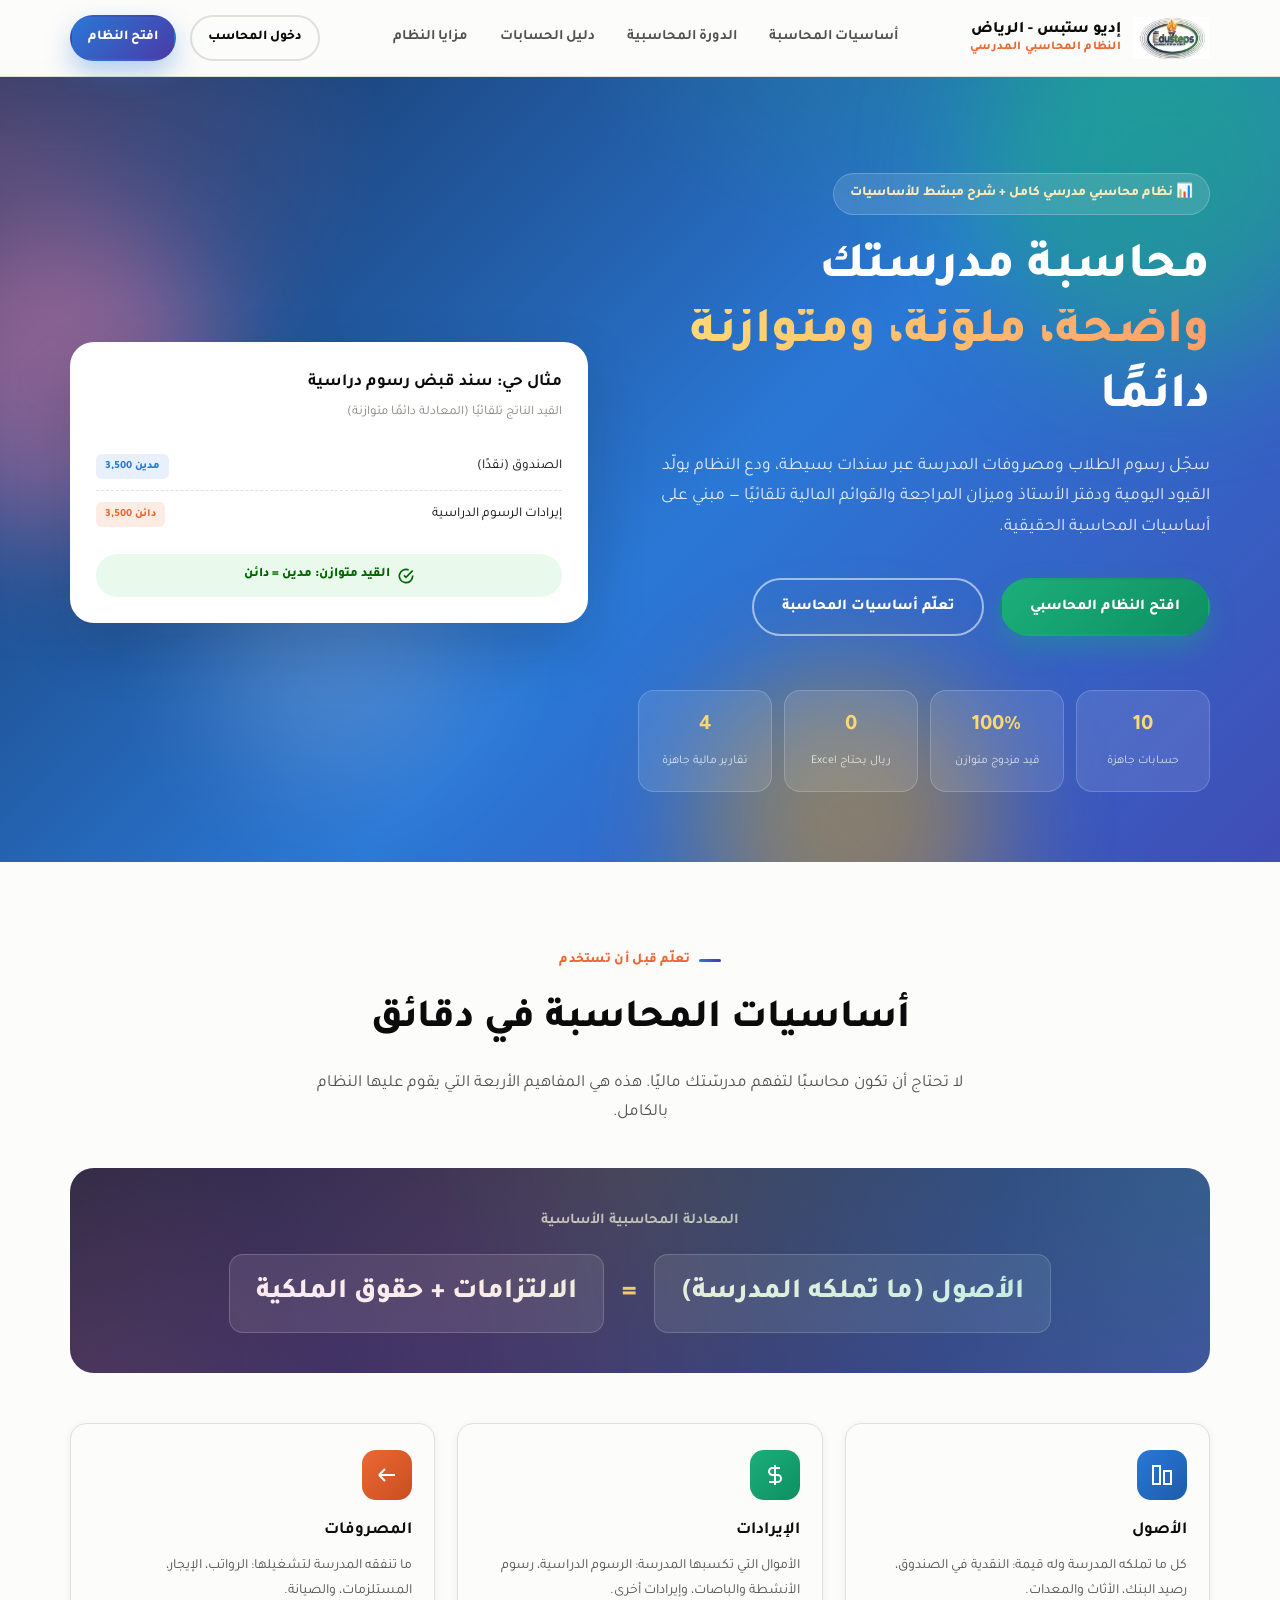
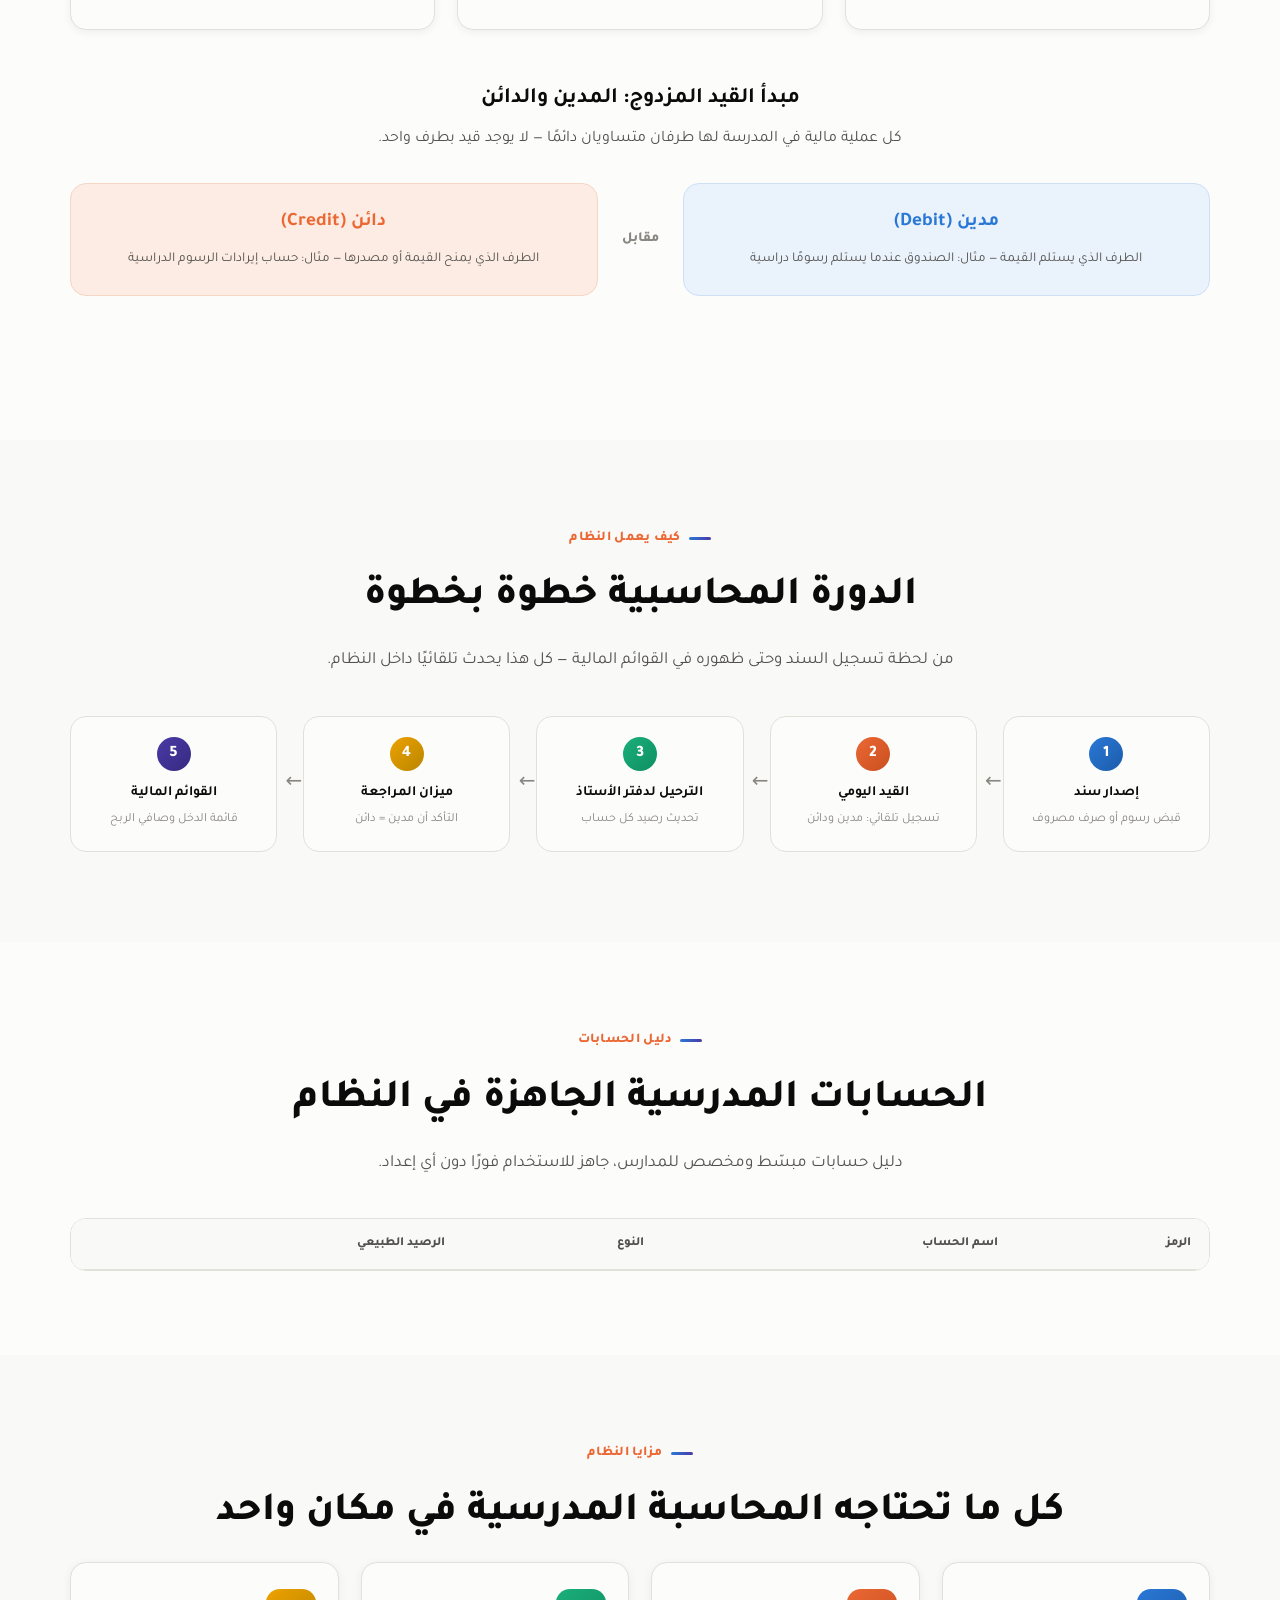
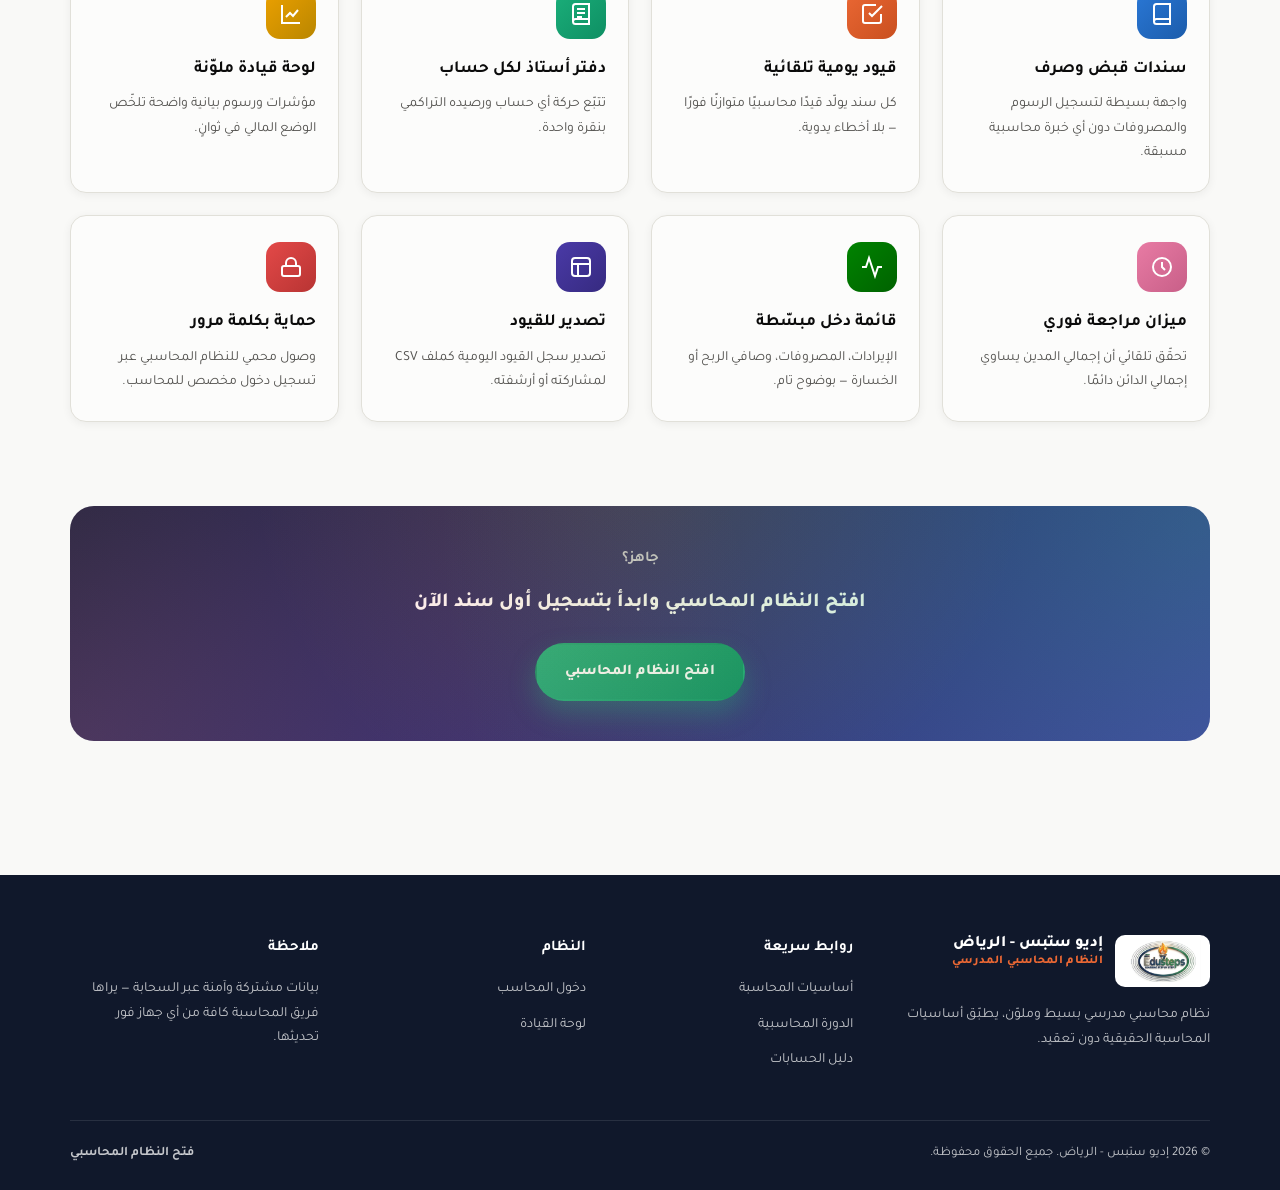
==== index.html @ 9cf85de6 "Add files via upload" ====
<!DOCTYPE html>
<html lang="ar" dir="rtl">
<head>
<meta charset="UTF-8" />
<meta name="viewport" content="width=device-width, initial-scale=1.0" />
<title>النظام المحاسبي المدرسي | إديو ستبس - الرياض</title>
<meta name="description" content="نظام محاسبي مدرسي متكامل: سندات قبض وصرف، قيود يومية تلقائية، دفتر أستاذ، ميزان مراجعة، وقوائم مالية — مع شرح مبسّط لأساسيات المحاسبة." />
<link rel="icon" type="image/png" href="img/favicon.png" />
<link rel="preconnect" href="https://fonts.googleapis.com">
<link href="https://fonts.googleapis.com/css2?family=Tajawal:wght@400;500;700;800;900&display=swap" rel="stylesheet">
<link rel="stylesheet" href="css/styles.css" />
</head>
<body>
<a href="#main" class="skip-link">تخطي إلى المحتوى</a>

<!-- ===================== الهيدر ===================== -->
<header class="site-header">
  <div class="container header-row">
    <a href="#top" class="brand" aria-label="الصفحة الرئيسية">
      <img class="brand-logo" src="img/logo.jpg" alt="Edusteps — إديو ستبس الرياض" />
      <span class="brand-text">
        <span class="brand-name">إديو ستبس - الرياض</span>
        <span class="brand-sub">النظام المحاسبي المدرسي</span>
      </span>
    </a>

    <nav class="nav-desktop">
      <a href="#basics">أساسيات المحاسبة</a>
      <a href="#cycle">الدورة المحاسبية</a>
      <a href="#accounts">دليل الحسابات</a>
      <a href="#features">مزايا النظام</a>
    </nav>

    <div class="header-actions">
      <a href="app/" class="btn btn-ghost btn-sm">دخول المحاسب</a>
      <a href="app/" class="btn btn-primary btn-sm">افتح النظام</a>
      <button class="nav-toggle" id="navToggle" aria-label="القائمة">
        <svg viewBox="0 0 24 24" fill="none" stroke="currentColor" stroke-width="2"><line x1="3" y1="6" x2="21" y2="6"/><line x1="3" y1="12" x2="21" y2="12"/><line x1="3" y1="18" x2="21" y2="18"/></svg>
      </button>
    </div>
  </div>
  <div class="container">
    <nav class="nav-mobile" id="navMobile">
      <a href="#basics">أساسيات المحاسبة</a>
      <a href="#cycle">الدورة المحاسبية</a>
      <a href="#accounts">دليل الحسابات</a>
      <a href="#features">مزايا النظام</a>
      <a href="app/">دخول المحاسب / فتح النظام</a>
    </nav>
  </div>
</header>

<main id="main">

<!-- ===================== الهيرو ===================== -->
<section class="hero" id="top">
  <div class="bg-aurora" aria-hidden="true"><span></span><span></span><span></span><span></span></div>
  <div class="container hero-grid">
    <div>
      <span class="hero-badge">📊 نظام محاسبي مدرسي كامل + شرح مبسّط للأساسيات</span>
      <h1>محاسبة مدرستك<br/><span>واضحة، ملوّنة، ومتوازنة</span> دائمًا</h1>
      <p>سجّل رسوم الطلاب ومصروفات المدرسة عبر سندات بسيطة، ودع النظام يولّد القيود اليومية ودفتر الأستاذ وميزان المراجعة والقوائم المالية تلقائيًا — مبني على أساسيات المحاسبة الحقيقية.</p>
      <div class="hero-actions">
        <a href="app/" class="btn btn-accent">افتح النظام المحاسبي</a>
        <a href="#basics" class="btn btn-outline">تعلّم أساسيات المحاسبة</a>
      </div>

      <div class="hero-stats">
        <div class="hero-stat"><b>10</b><span>حسابات جاهزة</span></div>
        <div class="hero-stat"><b>100%</b><span>قيد مزدوج متوازن</span></div>
        <div class="hero-stat"><b>0</b><span>ريال يحتاج Excel</span></div>
        <div class="hero-stat"><b>4</b><span>تقارير مالية جاهزة</span></div>
      </div>
    </div>

    <div class="hero-card">
      <h3>مثال حي: سند قبض رسوم دراسية</h3>
      <p class="muted">القيد الناتج تلقائيًا (المعادلة دائمًا متوازنة)</p>
      <div class="entry-row"><span>الصندوق (نقدًا)</span><span class="entry-side debit">مدين 3,500</span></div>
      <div class="entry-row"><span>إيرادات الرسوم الدراسية</span><span class="entry-side credit">دائن 3,500</span></div>
      <div class="balanced-badge">
        <svg viewBox="0 0 24 24" fill="none" stroke="currentColor" stroke-width="2.5"><path d="M22 11.08V12a10 10 0 1 1-5.93-9.14"/><path d="M22 4L12 14.01l-3-3"/></svg>
        القيد متوازن: مدين = دائن
      </div>
    </div>
  </div>
</section>

<!-- ===================== أساسيات المحاسبة ===================== -->
<section class="section section--alt" id="basics">
  <div class="container">
    <div class="section-head center">
      <div class="eyebrow">تعلّم قبل أن تستخدم</div>
      <h2 class="section-title">أساسيات المحاسبة في دقائق</h2>
      <p class="section-desc center-desc">لا تحتاج أن تكون محاسبًا لتفهم مدرسّتك ماليًا. هذه هي المفاهيم الأربعة التي يقوم عليها النظام بالكامل.</p>
    </div>

    <!-- المعادلة المحاسبية -->
    <div class="equation-box reveal">
      <h3>المعادلة المحاسبية الأساسية</h3>
      <div class="equation-formula">
        <span class="equation-part">الأصول (ما تملكه المدرسة)</span>
        <span class="equation-op">=</span>
        <span class="equation-part">الالتزامات + حقوق الملكية</span>
      </div>
    </div>

    <div class="grid grid-3" style="margin-bottom:50px;">
      <div class="card reveal">
        <div class="card-icon tint-1"><svg viewBox="0 0 24 24" fill="none" stroke="currentColor" stroke-width="2"><rect x="3" y="3" width="7" height="18"/><rect x="14" y="8" width="7" height="13"/></svg></div>
        <h3>الأصول</h3>
        <p>كل ما تملكه المدرسة وله قيمة: النقدية في الصندوق، رصيد البنك، الأثاث والمعدات.</p>
      </div>
      <div class="card reveal">
        <div class="card-icon tint-3"><svg viewBox="0 0 24 24" fill="none" stroke="currentColor" stroke-width="2"><path d="M12 2v20M17 5H9.5a3.5 3.5 0 0 0 0 7h5a3.5 3.5 0 0 1 0 7H6"/></svg></div>
        <h3>الإيرادات</h3>
        <p>الأموال التي تكسبها المدرسة: الرسوم الدراسية، رسوم الأنشطة والباصات، وإيرادات أخرى.</p>
      </div>
      <div class="card reveal">
        <div class="card-icon tint-2"><svg viewBox="0 0 24 24" fill="none" stroke="currentColor" stroke-width="2"><path d="M20 12H4M4 12l6-6M4 12l6 6"/></svg></div>
        <h3>المصروفات</h3>
        <p>ما تنفقه المدرسة لتشغيلها: الرواتب، الإيجار، المستلزمات، والصيانة.</p>
      </div>
    </div>

    <!-- المدين والدائن -->
    <div class="reveal" style="text-align:center;margin-bottom:16px;">
      <h3 style="font-size:22px;color:var(--ink);margin:0 0 6px;">مبدأ القيد المزدوج: المدين والدائن</h3>
      <p style="color:var(--ink-secondary);max-width:640px;margin:0 auto;">كل عملية مالية في المدرسة لها طرفان متساويان دائمًا — لا يوجد قيد بطرف واحد.</p>
    </div>
    <div class="debit-credit-demo reveal" style="margin-bottom:60px;">
      <div class="dc-col debit">
        <b>مدين (Debit)</b>
        <span>الطرف الذي يستلم القيمة — مثال: الصندوق عندما يستلم رسومًا دراسية</span>
      </div>
      <div class="dc-vs">مقابل</div>
      <div class="dc-col credit">
        <b>دائن (Credit)</b>
        <span>الطرف الذي يمنح القيمة أو مصدرها — مثال: حساب إيرادات الرسوم الدراسية</span>
      </div>
    </div>
  </div>
</section>

<!-- ===================== الدورة المحاسبية ===================== -->
<section class="section" id="cycle">
  <div class="container">
    <div class="section-head center">
      <div class="eyebrow">كيف يعمل النظام</div>
      <h2 class="section-title">الدورة المحاسبية خطوة بخطوة</h2>
      <p class="section-desc center-desc">من لحظة تسجيل السند وحتى ظهوره في القوائم المالية — كل هذا يحدث تلقائيًا داخل النظام.</p>
    </div>
    <div class="cycle-row reveal">
      <div class="cycle-step">
        <div class="cycle-num tint-1">1</div>
        <h4>إصدار سند</h4>
        <p>قبض رسوم أو صرف مصروف</p>
      </div>
      <div class="cycle-step">
        <div class="cycle-num tint-2">2</div>
        <h4>القيد اليومي</h4>
        <p>تسجيل تلقائي: مدين ودائن</p>
      </div>
      <div class="cycle-step">
        <div class="cycle-num tint-3">3</div>
        <h4>الترحيل لدفتر الأستاذ</h4>
        <p>تحديث رصيد كل حساب</p>
      </div>
      <div class="cycle-step">
        <div class="cycle-num tint-4">4</div>
        <h4>ميزان المراجعة</h4>
        <p>التأكد أن مدين = دائن</p>
      </div>
      <div class="cycle-step">
        <div class="cycle-num tint-7">5</div>
        <h4>القوائم المالية</h4>
        <p>قائمة الدخل وصافي الربح</p>
      </div>
    </div>
  </div>
</section>

<!-- ===================== دليل الحسابات ===================== -->
<section class="section section--alt" id="accounts">
  <div class="container">
    <div class="section-head center">
      <div class="eyebrow">دليل الحسابات</div>
      <h2 class="section-title">الحسابات المدرسية الجاهزة في النظام</h2>
      <p class="section-desc center-desc">دليل حسابات مبسّط ومخصص للمدارس، جاهز للاستخدام فورًا دون أي إعداد.</p>
    </div>
    <div class="coa-table-wrap reveal">
      <table class="coa-table" id="coaTable">
        <thead>
          <tr><th>الرمز</th><th>اسم الحساب</th><th>النوع</th><th>الرصيد الطبيعي</th></tr>
        </thead>
        <tbody></tbody>
      </table>
    </div>
  </div>
</section>

<!-- ===================== مزايا النظام ===================== -->
<section class="section" id="features">
  <div class="container">
    <div class="section-head center">
      <div class="eyebrow">مزايا النظام</div>
      <h2 class="section-title">كل ما تحتاجه المحاسبة المدرسية في مكان واحد</h2>
    </div>
    <div class="grid grid-4">
      <div class="card reveal">
        <div class="card-icon tint-1"><svg viewBox="0 0 24 24" fill="none" stroke="currentColor" stroke-width="2"><path d="M4 19.5A2.5 2.5 0 0 1 6.5 17H20"/><path d="M6.5 2H20v20H6.5A2.5 2.5 0 0 1 4 19.5v-15A2.5 2.5 0 0 1 6.5 2z"/></svg></div>
        <h3>سندات قبض وصرف</h3>
        <p>واجهة بسيطة لتسجيل الرسوم والمصروفات دون أي خبرة محاسبية مسبقة.</p>
      </div>
      <div class="card reveal">
        <div class="card-icon tint-2"><svg viewBox="0 0 24 24" fill="none" stroke="currentColor" stroke-width="2"><path d="M9 11l3 3L22 4"/><path d="M21 12v7a2 2 0 0 1-2 2H5a2 2 0 0 1-2-2V5a2 2 0 0 1 2-2h11"/></svg></div>
        <h3>قيود يومية تلقائية</h3>
        <p>كل سند يولّد قيدًا محاسبيًا متوازنًا فورًا — بلا أخطاء يدوية.</p>
      </div>
      <div class="card reveal">
        <div class="card-icon tint-3"><svg viewBox="0 0 24 24" fill="none" stroke="currentColor" stroke-width="2"><path d="M4 19.5A2.5 2.5 0 0 1 6.5 17H20"/><path d="M6.5 2H20v20H6.5A2.5 2.5 0 0 1 4 19.5v-15A2.5 2.5 0 0 1 6.5 2z"/><path d="M8 7h8M8 11h8M8 15h5"/></svg></div>
        <h3>دفتر أستاذ لكل حساب</h3>
        <p>تتبّع حركة أي حساب ورصيده التراكمي بنقرة واحدة.</p>
      </div>
      <div class="card reveal">
        <div class="card-icon tint-4"><svg viewBox="0 0 24 24" fill="none" stroke="currentColor" stroke-width="2"><path d="M3 3v18h18"/><path d="M7 15l4-4 3 3 5-6"/></svg></div>
        <h3>لوحة قيادة ملوّنة</h3>
        <p>مؤشرات ورسوم بيانية واضحة تلخّص الوضع المالي في ثوانٍ.</p>
      </div>
      <div class="card reveal">
        <div class="card-icon tint-5"><svg viewBox="0 0 24 24" fill="none" stroke="currentColor" stroke-width="2"><circle cx="12" cy="12" r="9"/><path d="M12 7v5l3 3"/></svg></div>
        <h3>ميزان مراجعة فوري</h3>
        <p>تحقّق تلقائي أن إجمالي المدين يساوي إجمالي الدائن دائمًا.</p>
      </div>
      <div class="card reveal">
        <div class="card-icon tint-6"><svg viewBox="0 0 24 24" fill="none" stroke="currentColor" stroke-width="2"><path d="M22 12h-4l-3 9L9 3l-3 9H2"/></svg></div>
        <h3>قائمة دخل مبسّطة</h3>
        <p>الإيرادات، المصروفات، وصافي الربح أو الخسارة — بوضوح تام.</p>
      </div>
      <div class="card reveal">
        <div class="card-icon tint-7"><svg viewBox="0 0 24 24" fill="none" stroke="currentColor" stroke-width="2"><rect x="3" y="3" width="18" height="18" rx="3"/><path d="M3 9h18M9 21V9"/></svg></div>
        <h3>تصدير للقيود</h3>
        <p>تصدير سجل القيود اليومية كملف CSV لمشاركته أو أرشفته.</p>
      </div>
      <div class="card reveal">
        <div class="card-icon tint-8"><svg viewBox="0 0 24 24" fill="none" stroke="currentColor" stroke-width="2"><rect x="3" y="11" width="18" height="10" rx="2"/><path d="M7 11V8a5 5 0 0 1 10 0v3"/></svg></div>
        <h3>حماية بكلمة مرور</h3>
        <p>وصول محمي للنظام المحاسبي عبر تسجيل دخول مخصص للمحاسب.</p>
      </div>
    </div>
  </div>
</section>

<!-- ===================== دعوة ختامية ===================== -->
<section class="section" style="padding-top:0;">
  <div class="container">
    <div class="equation-box reveal" style="text-align:center;">
      <h3 style="margin-bottom:14px;">جاهز؟</h3>
      <p style="color:#fff;font-size:20px;font-weight:800;margin:0 0 22px;">افتح النظام المحاسبي وابدأ بتسجيل أول سند الآن</p>
      <a href="app/" class="btn btn-accent">افتح النظام المحاسبي</a>
    </div>
  </div>
</section>

</main>

<!-- ===================== الفوتر ===================== -->
<footer class="site-footer">
  <div class="container">
    <div class="footer-grid">
      <div class="footer-col">
        <div class="footer-brand">
          <span class="brand-logo-chip"><img class="brand-logo" src="img/logo.jpg" alt="Edusteps" /></span>
          <span class="brand-text"><span class="brand-name" style="color:#fff">إديو ستبس - الرياض</span><span class="brand-sub">النظام المحاسبي المدرسي</span></span>
        </div>
        <p style="font-size:14px;max-width:320px;">نظام محاسبي مدرسي بسيط وملوّن، يطبّق أساسيات المحاسبة الحقيقية دون تعقيد.</p>
      </div>
      <div class="footer-col">
        <h5>روابط سريعة</h5>
        <ul>
          <li><a href="#basics">أساسيات المحاسبة</a></li>
          <li><a href="#cycle">الدورة المحاسبية</a></li>
          <li><a href="#accounts">دليل الحسابات</a></li>
        </ul>
      </div>
      <div class="footer-col">
        <h5>النظام</h5>
        <ul>
          <li><a href="app/">دخول المحاسب</a></li>
          <li><a href="app/">لوحة القيادة</a></li>
        </ul>
      </div>
      <div class="footer-col">
        <h5>ملاحظة</h5>
        <ul>
          <li>بيانات مشتركة وآمنة عبر السحابة — يراها فريق المحاسبة كافة من أي جهاز فور تحديثها.</li>
        </ul>
      </div>
    </div>
    <div class="footer-bottom">
      <span>© <span id="year"></span> إديو ستبس - الرياض. جميع الحقوق محفوظة.</span>
      <a href="app/">فتح النظام المحاسبي</a>
    </div>
  </div>
</footer>

<script src="js/store.js"></script>
<script src="js/main.js"></script>
</body>
</html>
---- css/styles.css ----
/* ===================== نظام الألوان (مبني على لوحة dataviz الفئوية المعتمدة) ===================== */
:root {
  /* أسطح ومحايدات (من references/palette.md) */
  --surface-1: #fcfcfb;
  --page: #f9f9f7;
  --ink: #0b0b0b;
  --ink-secondary: #52514e;
  --text-muted: #898781;
  --gridline: #e1e0d9;
  --text-baseline: #c3c2b7;
  --border-hair: rgba(11, 11, 11, 0.10);

  /* اللوحة الفئوية الثابتة الترتيب (8 ألوان) */
  --series-1: #2a78d6; /* أزرق */
  --series-2: #eb6834; /* برتقالي */
  --series-3: #1baf7a; /* فيروزي */
  --series-4: #eda100; /* أصفر */
  --series-5: #e87ba4; /* ماجنتا */
  --series-6: #008300; /* أخضر */
  --series-7: #4a3aa7; /* بنفسجي */
  --series-8: #e34948; /* أحمر */

  /* حالة (ثابتة، لا تُستخدم كألوان فئوية) */
  --status-good: #0ca30c;
  --status-warning: #fab219;
  --status-serious: #ec835a;
  --status-critical: #d03b3b;
  --status-good-text: #006300;

  --radius-sm: 10px;
  --radius-md: 16px;
  --radius-lg: 24px;
  --shadow-sm: 0 2px 10px rgba(20, 20, 20, 0.06);
  --shadow-md: 0 12px 32px rgba(20, 20, 20, 0.10);
  --shadow-lg: 0 24px 60px rgba(20, 20, 20, 0.16);
  --container: 1180px;

  /* تدرّج الهوية اللونية — يُستخدم في الشرائط واللمسات الملوّنة عبر الموقع بالكامل */
  --brand-gradient: linear-gradient(90deg, var(--series-1), var(--series-7) 45%, var(--series-3) 75%, var(--series-4));
}

* { box-sizing: border-box; }
html { scroll-behavior: smooth; }

body {
  margin: 0;
  font-family: 'Tajawal', system-ui, -apple-system, 'Segoe UI', sans-serif;
  background: var(--page);
  color: var(--ink);
  line-height: 1.75;
  direction: rtl;
}

img, svg { max-width: 100%; display: block; }
a { color: inherit; text-decoration: none; }
ul { margin: 0; padding: 0; list-style: none; }
button { font-family: inherit; cursor: pointer; }

.container { width: 100%; max-width: var(--container); margin: 0 auto; padding: 0 20px; }
.section { padding: 84px 0; }
.section--alt { background: var(--surface-1); }
.section-head { margin-bottom: 8px; }
.section-head.center { text-align: center; margin-inline: auto; }

.eyebrow {
  display: inline-flex; align-items: center; gap: 8px;
  color: var(--series-2); font-weight: 800; font-size: 13.5px; letter-spacing: .3px;
  margin-bottom: 12px; text-transform: uppercase;
}
.eyebrow::before { content: ""; width: 22px; height: 3px; border-radius: 2px; background: linear-gradient(90deg, var(--series-1), var(--series-7)); display: inline-block; }

.section-title { font-size: clamp(26px, 3.4vw, 40px); font-weight: 800; color: var(--ink); margin: 0 0 14px; }
.section-desc { color: var(--ink-secondary); font-size: 17px; max-width: 680px; margin: 0 0 40px; }
.section-desc.center-desc { margin-inline: auto; }

/* ===================== الأزرار ===================== */
.btn {
  display: inline-flex; align-items: center; justify-content: center; gap: 8px;
  padding: 14px 28px; border-radius: 999px; font-weight: 800; font-size: 15px;
  border: 2px solid transparent; transition: transform .15s ease, box-shadow .15s ease, background .15s ease, color .15s ease;
  white-space: nowrap;
}
.btn:active { transform: translateY(1px); }
.btn-primary {
  background: linear-gradient(135deg, var(--series-1), var(--series-7));
  color: #fff;
  box-shadow: 0 12px 26px rgba(42, 120, 214, .35);
}
.btn-primary:hover { box-shadow: 0 16px 34px rgba(42, 120, 214, .45); transform: translateY(-1px); }
.btn-accent {
  background: linear-gradient(135deg, var(--series-3), #0e8f63);
  color: #fff;
  box-shadow: 0 12px 26px rgba(27, 175, 122, .35);
}
.btn-accent:hover { box-shadow: 0 16px 34px rgba(27, 175, 122, .45); transform: translateY(-1px); }
.btn-outline { background: transparent; border-color: rgba(255,255,255,.55); color: #fff; }
.btn-outline:hover { background: rgba(255,255,255,.14); }
.btn-ghost { background: var(--surface-1); border-color: var(--gridline); color: var(--ink); }
.btn-ghost:hover { background: var(--page); }
.btn-block { width: 100%; }
.btn-sm { padding: 9px 16px; font-size: 13.5px; }
.btn[disabled] { opacity: .6; cursor: not-allowed; }

/* ===================== الهيدر ===================== */
.site-header {
  position: sticky; top: 0; z-index: 100;
  background: rgba(252, 252, 251, .88);
  backdrop-filter: saturate(180%) blur(10px);
  border-bottom: 1px solid var(--gridline);
}
.header-row { display: flex; align-items: center; justify-content: space-between; height: 76px; }
.brand { display: flex; align-items: center; gap: 12px; }
.brand-logo { height: 42px; width: auto; flex-shrink: 0; display: block; }
.brand-logo-chip { display: inline-flex; align-items: center; background: #fff; border-radius: 10px; padding: 5px 9px; }
.brand-text { display: flex; flex-direction: column; line-height: 1.2; }
.brand-name { font-weight: 800; font-size: 16px; color: var(--ink); }
.brand-sub { font-size: 12px; color: var(--series-2); font-weight: 800; letter-spacing: .3px; }

.nav-desktop { display: flex; align-items: center; gap: 28px; }
.nav-desktop a { font-weight: 700; font-size: 14.5px; color: var(--ink-secondary); position: relative; padding: 6px 2px; }
.nav-desktop a::after { content: ""; position: absolute; right: 0; bottom: -2px; height: 3px; width: 0; border-radius: 2px; background: linear-gradient(90deg, var(--series-1), var(--series-3)); transition: width .2s ease; }
.nav-desktop a:hover::after { width: 100%; }
.nav-desktop a:hover { color: var(--ink); }

.header-actions { display: flex; align-items: center; gap: 14px; }
.nav-toggle { display: none; background: none; border: none; width: 40px; height: 40px; align-items: center; justify-content: center; }
.nav-toggle svg { width: 26px; height: 26px; color: var(--ink); }
.nav-mobile { display: none; flex-direction: column; gap: 4px; padding: 10px 0 18px; }
.nav-mobile a { padding: 12px 6px; border-bottom: 1px solid var(--gridline); font-weight: 700; color: var(--ink); }
.nav-mobile.open { display: flex; }

@media (max-width: 940px) {
  .nav-desktop, .header-actions .btn-ghost { display: none; }
  .nav-toggle { display: flex; }
}

/* ===================== خلفية حيّة متحركة (Aurora) — فقاعات ضوئية ملوّنة متحركة تُستخدم فوق الخلفيات الداكنة ===================== */
.bg-aurora { position: absolute; inset: 0; overflow: hidden; z-index: 0; pointer-events: none; }
.bg-aurora span { position: absolute; border-radius: 50%; filter: blur(60px); will-change: transform; animation: auroraFloat 24s ease-in-out infinite; }
.bg-aurora span:nth-child(1) { width: 380px; height: 380px; top: -12%; inset-inline-start: -6%; background: var(--series-3); opacity: .55; animation-duration: 24s; }
.bg-aurora span:nth-child(2) { width: 320px; height: 320px; top: 18%; inset-inline-end: -8%; background: var(--series-5); opacity: .5; animation-duration: 29s; animation-delay: -6s; }
.bg-aurora span:nth-child(3) { width: 300px; height: 300px; bottom: -14%; inset-inline-start: 22%; background: var(--series-4); opacity: .45; animation-duration: 21s; animation-delay: -3s; }
.bg-aurora span:nth-child(4) { width: 260px; height: 260px; bottom: 10%; inset-inline-end: 16%; background: #ffffff; opacity: .16; animation-duration: 27s; animation-delay: -11s; }
@keyframes auroraFloat {
  0%, 100% { transform: translate(0, 0) scale(1); }
  25% { transform: translate(4%, -6%) scale(1.08); }
  50% { transform: translate(-4%, 4%) scale(.94); }
  75% { transform: translate(-6%, -3%) scale(1.05); }
}
@media (prefers-reduced-motion: reduce) {
  .bg-aurora span { animation: none; }
}

/* ===================== الهيرو ===================== */
.hero {
  position: relative; overflow: hidden; color: #fff;
  background:
    radial-gradient(900px 480px at 85% -10%, rgba(27,175,122,.35), transparent 60%),
    radial-gradient(700px 500px at 0% 10%, rgba(232,123,164,.28), transparent 55%),
    linear-gradient(135deg, #17335e 0%, var(--series-1) 55%, var(--series-7) 120%);
  padding: 96px 0 70px;
}
.hero-grid { position: relative; z-index: 1; display: grid; grid-template-columns: 1.05fr .95fr; gap: 50px; align-items: center; }
.hero-badge {
  display: inline-flex; align-items: center; gap: 8px;
  background: rgba(255,255,255,.12); border: 1px solid rgba(255,255,255,.22);
  color: #ffe9b8; font-weight: 800; font-size: 13.5px; padding: 8px 16px; border-radius: 999px; margin-bottom: 22px;
}
.hero h1 { font-size: clamp(32px, 4.4vw, 50px); font-weight: 800; line-height: 1.3; margin: 0 0 20px; }
.hero h1 span { background: linear-gradient(90deg, #ffd873, #ff9f6b); -webkit-background-clip: text; background-clip: text; color: transparent; }
.hero p { font-size: 17.5px; color: rgba(255,255,255,.86); max-width: 560px; margin: 0 0 34px; }
.hero-actions { display: flex; gap: 16px; flex-wrap: wrap; }

.hero-stats { display: grid; grid-template-columns: repeat(4, 1fr); gap: 12px; margin-top: 54px; position: relative; z-index: 1; }
.hero-stat { background: rgba(255,255,255,.1); border: 1px solid rgba(255,255,255,.18); border-radius: var(--radius-md); padding: 16px 12px; text-align: center; }
.hero-stat b { display: block; font-size: 22px; color: #ffd873; margin-bottom: 2px; }
.hero-stat span { font-size: 12px; color: rgba(255,255,255,.78); }

.hero-card {
  position: relative; z-index: 1; background: #fff; color: var(--ink);
  border-radius: var(--radius-lg); padding: 26px; box-shadow: var(--shadow-lg);
}
.hero-card h3 { margin: 0 0 4px; font-size: 17px; }
.hero-card p.muted { color: var(--text-muted); font-size: 13px; margin: 0 0 18px; }
.entry-row { display: flex; align-items: center; justify-content: space-between; padding: 11px 0; border-top: 1px dashed var(--gridline); font-size: 13.5px; }
.entry-row:first-of-type { border-top: none; }
.entry-side { font-size: 11px; font-weight: 800; padding: 3px 9px; border-radius: 6px; }
.entry-side.debit { background: #e7f0fc; color: var(--series-1); }
.entry-side.credit { background: #fdece3; color: var(--series-2); }
.balanced-badge {
  margin-top: 16px; display: flex; align-items: center; justify-content: center; gap: 8px;
  background: #e9f9ec; color: var(--status-good-text); font-weight: 800; font-size: 13px;
  padding: 10px; border-radius: 999px;
}
.balanced-badge svg { width: 16px; height: 16px; }

@media (max-width: 940px) { .hero-grid { grid-template-columns: 1fr; } .hero-stats { grid-template-columns: repeat(4, 1fr); } }
@media (max-width: 560px) { .hero-stats { grid-template-columns: 1fr 1fr; } }

/* ===================== شبكات وبطاقات ===================== */
.grid { display: grid; gap: 22px; }
.grid-3 { grid-template-columns: repeat(3, 1fr); }
.grid-4 { grid-template-columns: repeat(4, 1fr); }
.grid-2 { grid-template-columns: repeat(2, 1fr); }
@media (max-width: 980px) { .grid-4 { grid-template-columns: repeat(2, 1fr); } .grid-3 { grid-template-columns: repeat(2, 1fr); } }
@media (max-width: 640px) { .grid-4, .grid-3, .grid-2 { grid-template-columns: 1fr; } }

.card {
  background: var(--surface-1); border: 1px solid var(--gridline); border-radius: var(--radius-md);
  padding: 26px 22px; box-shadow: var(--shadow-sm); transition: transform .18s ease, box-shadow .18s ease;
}
.card:hover { transform: translateY(-4px); box-shadow: var(--shadow-md); }
.card-icon {
  width: 50px; height: 50px; display: flex; align-items: center; justify-content: center;
  border-radius: 14px; color: #fff; margin-bottom: 16px;
}
.card-icon svg { width: 24px; height: 24px; }
.card h3 { margin: 0 0 8px; font-size: 17px; color: var(--ink); }
.card p { margin: 0; color: var(--ink-secondary); font-size: 14px; }
.card .step-no {
  display: inline-flex; align-items: center; justify-content: center;
  width: 26px; height: 26px; border-radius: 50%; font-size: 12.5px; font-weight: 800; color: #fff;
  margin-bottom: 12px;
}

/* تلوين متتابع للأيقونات وفق اللوحة الفئوية الثابتة (تنويع بصري في عناصر غير مقارنة بيانياً) */
.tint-1 { background: linear-gradient(135deg, var(--series-1), #1c5cab); }
.tint-2 { background: linear-gradient(135deg, var(--series-2), #c94f1f); }
.tint-3 { background: linear-gradient(135deg, var(--series-3), #0e8f63); }
.tint-4 { background: linear-gradient(135deg, var(--series-4), #b98600); }
.tint-5 { background: linear-gradient(135deg, var(--series-5), #c85f88); }
.tint-6 { background: linear-gradient(135deg, var(--series-6), #006200); }
.tint-7 { background: linear-gradient(135deg, var(--series-7), #362a80); }
.tint-8 { background: linear-gradient(135deg, var(--series-8), #b83433); }

/* ===================== قسم أساسيات المحاسبة ===================== */
.equation-box {
  background: linear-gradient(135deg, #101c33, var(--series-7));
  border-radius: var(--radius-lg); padding: 40px; color: #fff; text-align: center; margin-bottom: 50px;
  position: relative; overflow: hidden;
}
.equation-box::after {
  content: ""; position: absolute; inset: -20%;
  background:
    radial-gradient(circle at 85% 20%, rgba(27,175,122,.32), transparent 55%),
    radial-gradient(circle at 15% 85%, rgba(232,123,164,.24), transparent 50%),
    radial-gradient(circle at 50% 0%, rgba(237,161,0,.16), transparent 45%);
  animation: auroraFloat 26s ease-in-out infinite;
}
@media (prefers-reduced-motion: reduce) { .equation-box::after { animation: none; } }
.equation-box h3 { position: relative; margin: 0 0 20px; font-size: 15px; font-weight: 700; color: rgba(255,255,255,.75); }
.equation-formula { position: relative; display: flex; align-items: center; justify-content: center; gap: 18px; flex-wrap: wrap; font-size: clamp(18px, 3vw, 28px); font-weight: 800; }
.equation-part { background: rgba(255,255,255,.1); border: 1px solid rgba(255,255,255,.2); padding: 14px 26px; border-radius: 14px; }
.equation-op { color: #ffd873; }

.debit-credit-demo { display: grid; grid-template-columns: 1fr auto 1fr; gap: 24px; align-items: center; margin-top: 30px; }
.dc-col { border-radius: var(--radius-md); padding: 22px; text-align: center; }
.dc-col.debit { background: #eaf2fc; border: 1px solid #cfe0f6; }
.dc-col.credit { background: #fdece3; border: 1px solid #f6d6c4; }
.dc-col b { display: block; font-size: 19px; margin-bottom: 6px; }
.dc-col.debit b { color: var(--series-1); }
.dc-col.credit b { color: var(--series-2); }
.dc-col span { font-size: 13.5px; color: var(--ink-secondary); }
.dc-vs { font-weight: 800; color: var(--text-muted); font-size: 14px; }
@media (max-width: 640px) { .debit-credit-demo { grid-template-columns: 1fr; } .dc-vs { display: none; } }

.cycle-row { display: flex; align-items: stretch; gap: 0; overflow-x: auto; padding-bottom: 6px; }
.cycle-step {
  flex: 1; min-width: 150px; background: var(--surface-1); border: 1px solid var(--gridline);
  border-radius: var(--radius-md); padding: 20px 16px; text-align: center; position: relative; margin-inline-end: 26px;
}
.cycle-step:last-child { margin-inline-end: 0; }
.cycle-step::after {
  content: "←"; position: absolute; top: 50%; inset-inline-start: -26px; transform: translateY(-50%);
  color: var(--text-muted); font-size: 20px;
}
.cycle-step:first-child::after { display: none; }
.cycle-num {
  width: 34px; height: 34px; border-radius: 50%; color: #fff; font-weight: 800;
  display: flex; align-items: center; justify-content: center; margin: 0 auto 10px;
}
.cycle-step h4 { margin: 0 0 4px; font-size: 14px; color: var(--ink); }
.cycle-step p { margin: 0; font-size: 12.5px; color: var(--text-muted); }

/* ===================== جدول دليل الحسابات (العرض العام) ===================== */
.coa-table-wrap { border-radius: var(--radius-md); overflow: hidden; border: 1px solid var(--gridline); }
table.coa-table { width: 100%; border-collapse: collapse; background: var(--surface-1); font-size: 14px; }
table.coa-table th { text-align: right; padding: 14px 18px; background: var(--page); font-weight: 800; font-size: 12.5px; color: var(--ink-secondary); border-bottom: 1px solid var(--gridline); }
table.coa-table td { padding: 13px 18px; border-bottom: 1px solid var(--gridline); }
table.coa-table tr:last-child td { border-bottom: none; }
.coa-dot { width: 10px; height: 10px; border-radius: 50%; display: inline-block; margin-inline-end: 8px; }
.type-chip { font-size: 11.5px; font-weight: 800; padding: 4px 10px; border-radius: 999px; }
.type-chip.asset { background: #eaf2fc; color: var(--series-1); }
.type-chip.revenue { background: #e6f7f0; color: #0e8f63; }
.type-chip.expense { background: #fdece3; color: var(--series-2); }

/* ===================== الفوتر ===================== */
.site-footer { background: #10182b; color: rgba(255,255,255,.75); padding: 60px 0 24px; }
.footer-grid { display: grid; grid-template-columns: 1.4fr 1fr 1fr 1.1fr; gap: 40px; padding-bottom: 36px; border-bottom: 1px solid rgba(255,255,255,.1); }
.footer-brand { display: flex; gap: 12px; margin-bottom: 16px; }
.footer-brand .brand-name { color: #fff; }
.footer-col h5 { color: #fff; font-size: 15px; margin: 0 0 16px; }
.footer-col ul li { margin-bottom: 11px; font-size: 14px; }
.footer-col ul li a:hover { color: #ffd873; }
.footer-bottom { display: flex; align-items: center; justify-content: space-between; flex-wrap: wrap; gap: 10px; padding-top: 22px; font-size: 13px; }
.footer-bottom a { font-weight: 700; }
@media (max-width: 900px) { .footer-grid { grid-template-columns: 1fr 1fr; } }
@media (max-width: 560px) { .footer-grid { grid-template-columns: 1fr; } }

/* ===================== أدوات مشتركة ===================== */
.reveal { opacity: 0; transform: translateY(18px); transition: opacity .6s ease, transform .6s ease; }
.reveal.in { opacity: 1; transform: none; }
.skip-link { position: absolute; right: -999px; top: 0; background: var(--ink); color: #fff; padding: 10px 16px; z-index: 999; }
.skip-link:focus { right: 10px; top: 10px; }

/* ===================== تلميح الرسوم البيانية (Tooltip) ===================== */
.viz-tooltip {
  position: fixed; z-index: 999; pointer-events: none;
  background: var(--ink); color: #fff; font-size: 12.5px; line-height: 1.6;
  padding: 8px 12px; border-radius: 10px; box-shadow: var(--shadow-md);
  opacity: 0; transform: translateY(4px); transition: opacity .12s ease, transform .12s ease;
  max-width: 220px;
}
.viz-tooltip.show { opacity: 1; transform: translateY(0); }

.viz-legend { display: flex; flex-wrap: wrap; gap: 14px; margin-top: 14px; justify-content: center; }
.viz-legend-col { flex-direction: column; align-items: stretch; gap: 8px; margin-top: 0; }
.viz-legend-item { display: flex; align-items: center; gap: 8px; font-size: 13px; color: var(--ink-secondary); font-weight: 600; }
.viz-legend-item i { width: 10px; height: 10px; border-radius: 3px; display: inline-block; flex-shrink: 0; }
.viz-legend-col .viz-legend-item { justify-content: space-between; background: var(--page); padding: 8px 12px; border-radius: 10px; }
.viz-legend-col .viz-legend-item b { color: var(--ink); font-weight: 800; }

.viz-donut-wrap { position: relative; display: flex; align-items: center; justify-content: center; }
.viz-donut-center { position: absolute; text-align: center; }
.viz-donut-center b { display: block; font-size: 20px; color: var(--ink); }
.viz-donut-center span { font-size: 11.5px; color: var(--text-muted); }
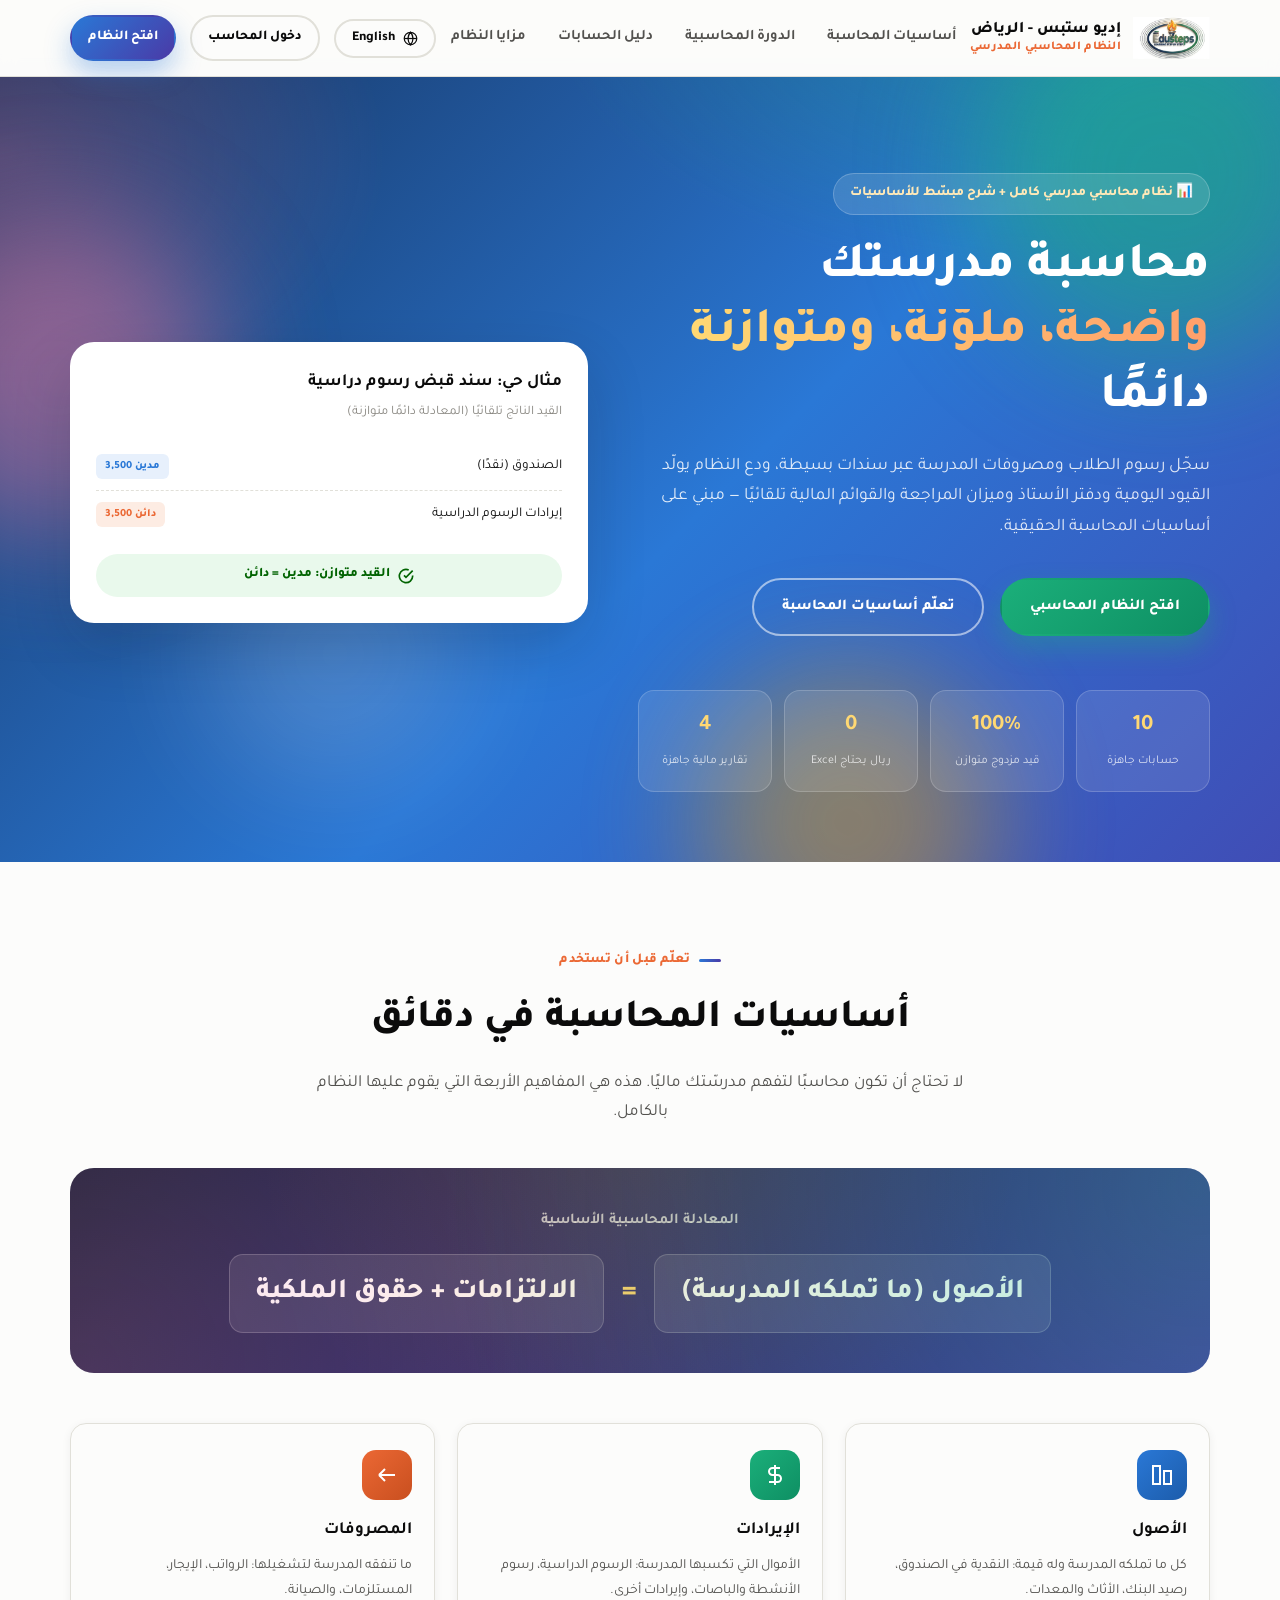
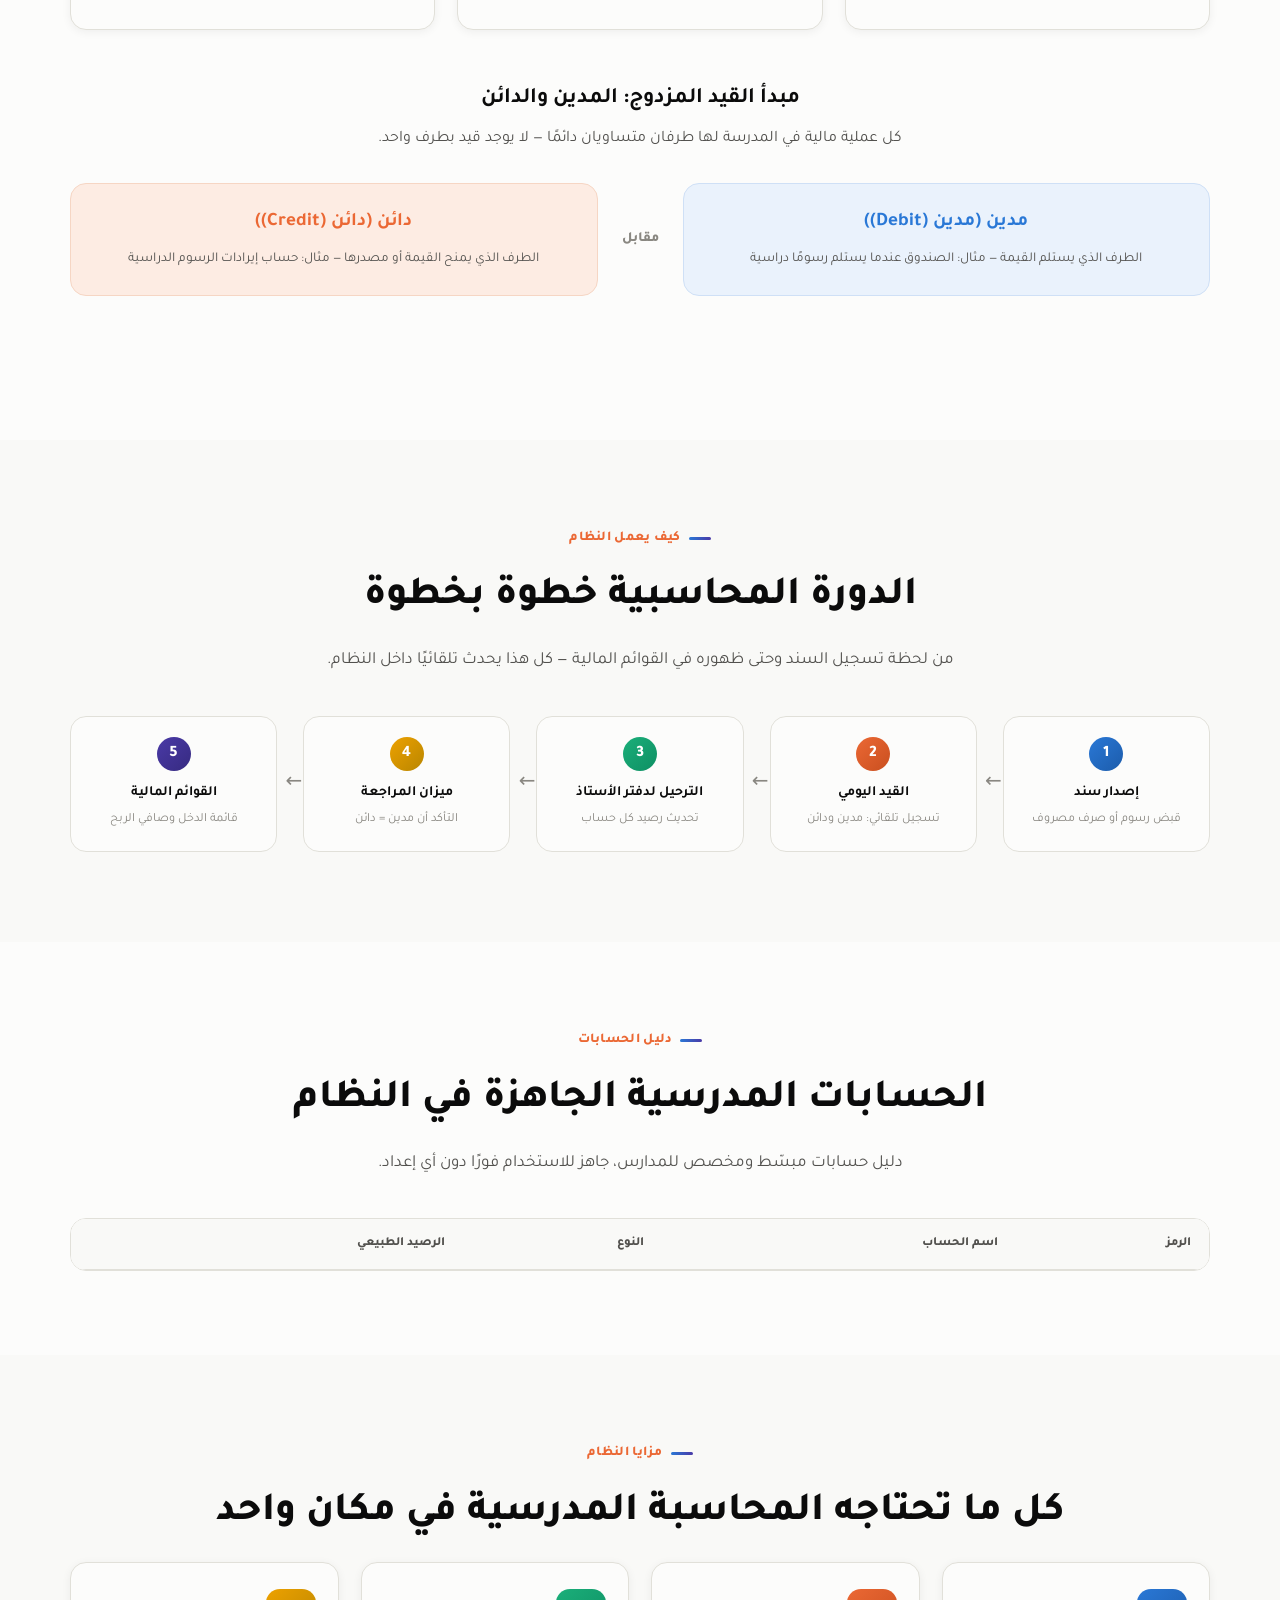
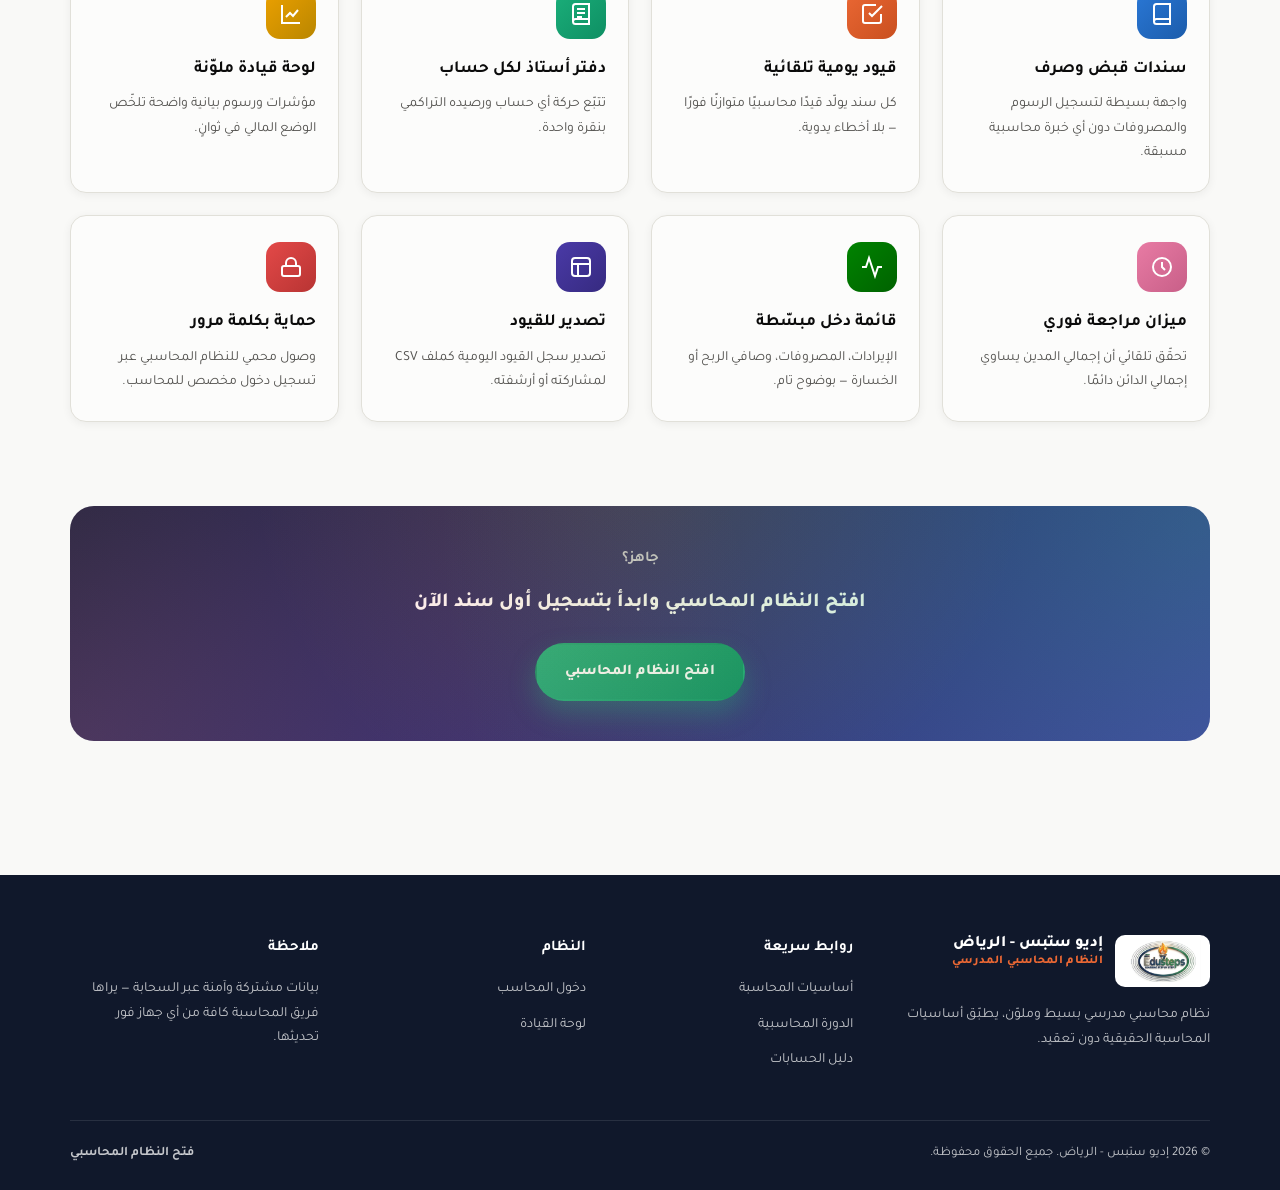
==== commit c48b4978: "Add files via upload" ====
--- a/index.html
+++ b/index.html
@@ -32,6 +32,10 @@
     </nav>
 
     <div class="header-actions">
+      <button type="button" class="btn btn-ghost btn-sm lang-switch-btn" data-lang-toggle aria-label="Switch language">
+        <svg viewBox="0 0 24 24" width="15" height="15" fill="none" stroke="currentColor" stroke-width="2"><circle cx="12" cy="12" r="10"/><line x1="2" y1="12" x2="22" y2="12"/><path d="M12 2a15.3 15.3 0 0 1 4 10 15.3 15.3 0 0 1-4 10 15.3 15.3 0 0 1-4-10 15.3 15.3 0 0 1 4-10z"/></svg>
+        <span data-lang-toggle-label>English</span>
+      </button>
       <a href="app/" class="btn btn-ghost btn-sm">دخول المحاسب</a>
       <a href="app/" class="btn btn-primary btn-sm">افتح النظام</a>
       <button class="nav-toggle" id="navToggle" aria-label="القائمة">
@@ -46,6 +50,10 @@
       <a href="#accounts">دليل الحسابات</a>
       <a href="#features">مزايا النظام</a>
       <a href="app/">دخول المحاسب / فتح النظام</a>
+      <button type="button" class="btn btn-ghost btn-sm lang-switch-btn" data-lang-toggle style="margin-top:8px;justify-content:center;">
+        <svg viewBox="0 0 24 24" width="15" height="15" fill="none" stroke="currentColor" stroke-width="2"><circle cx="12" cy="12" r="10"/><line x1="2" y1="12" x2="22" y2="12"/><path d="M12 2a15.3 15.3 0 0 1 4 10 15.3 15.3 0 0 1-4 10 15.3 15.3 0 0 1-4-10 15.3 15.3 0 0 1 4-10z"/></svg>
+        <span data-lang-toggle-label>English</span>
+      </button>
     </nav>
   </div>
 </header>
@@ -304,6 +312,7 @@
   </div>
 </footer>
 
+<script src="js/i18n.js"></script>
 <script src="js/store.js"></script>
 <script src="js/main.js"></script>
 </body>
--- a/css/styles.css
+++ b/css/styles.css
@@ -334,3 +334,12 @@
 .viz-donut-center { position: absolute; text-align: center; }
 .viz-donut-center b { display: block; font-size: 20px; color: var(--ink); }
 .viz-donut-center span { font-size: 11.5px; color: var(--text-muted); }
+
+/* ===================== وضع اللغة الإنجليزية (LTR) ===================== */
+/* معظم الصفحة مبنية بخصائص CSS منطقية (inset-inline-*, margin-inline-*) تنعكس تلقائيًا مع dir="ltr"،
+   هذا القسم يعالج فقط الخصائص الاتجاهية الصريحة القليلة المتبقية (text-align: right, right:) */
+html[dir="ltr"] body { direction: ltr; }
+html[dir="ltr"] .nav-desktop a::after { right: auto; left: 0; }
+html[dir="ltr"] table.coa-table th { text-align: left; }
+html[dir="ltr"] .skip-link { right: auto; left: -999px; }
+html[dir="ltr"] .skip-link:focus { left: 10px; right: auto; }
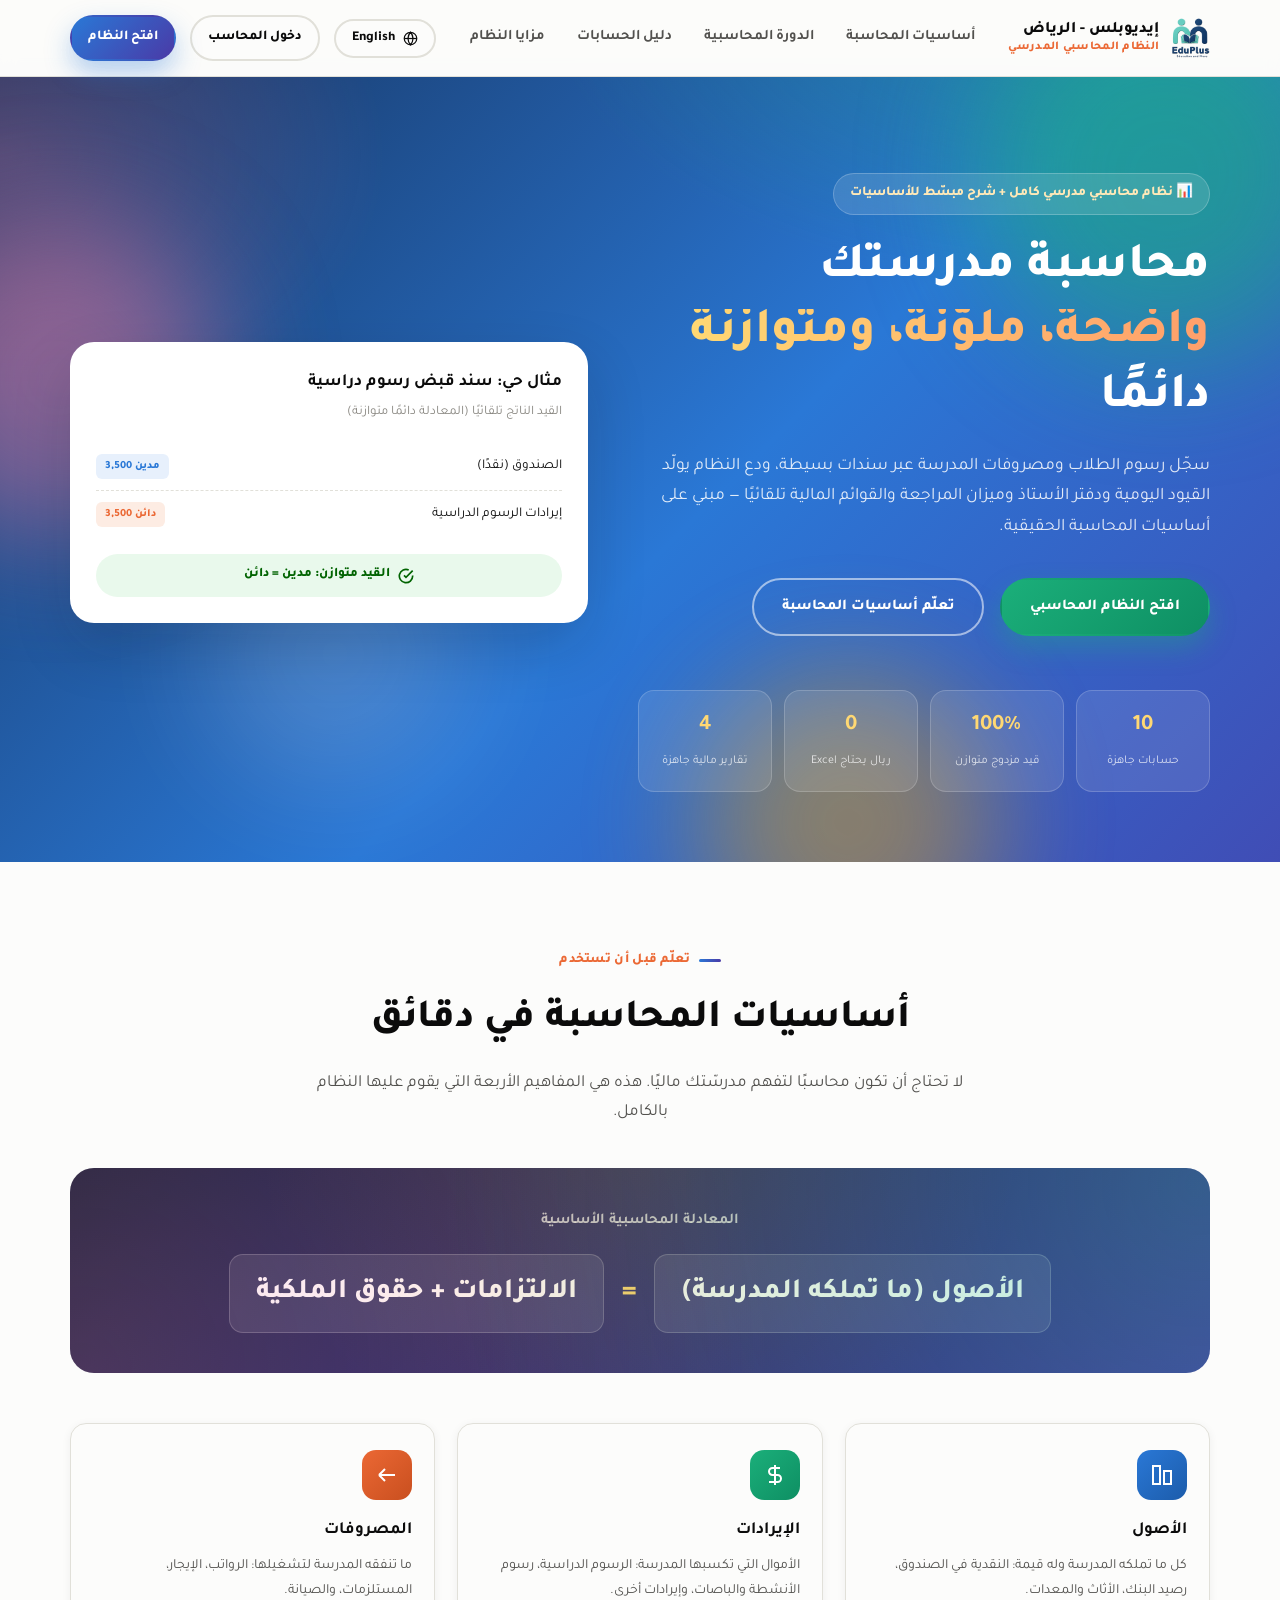
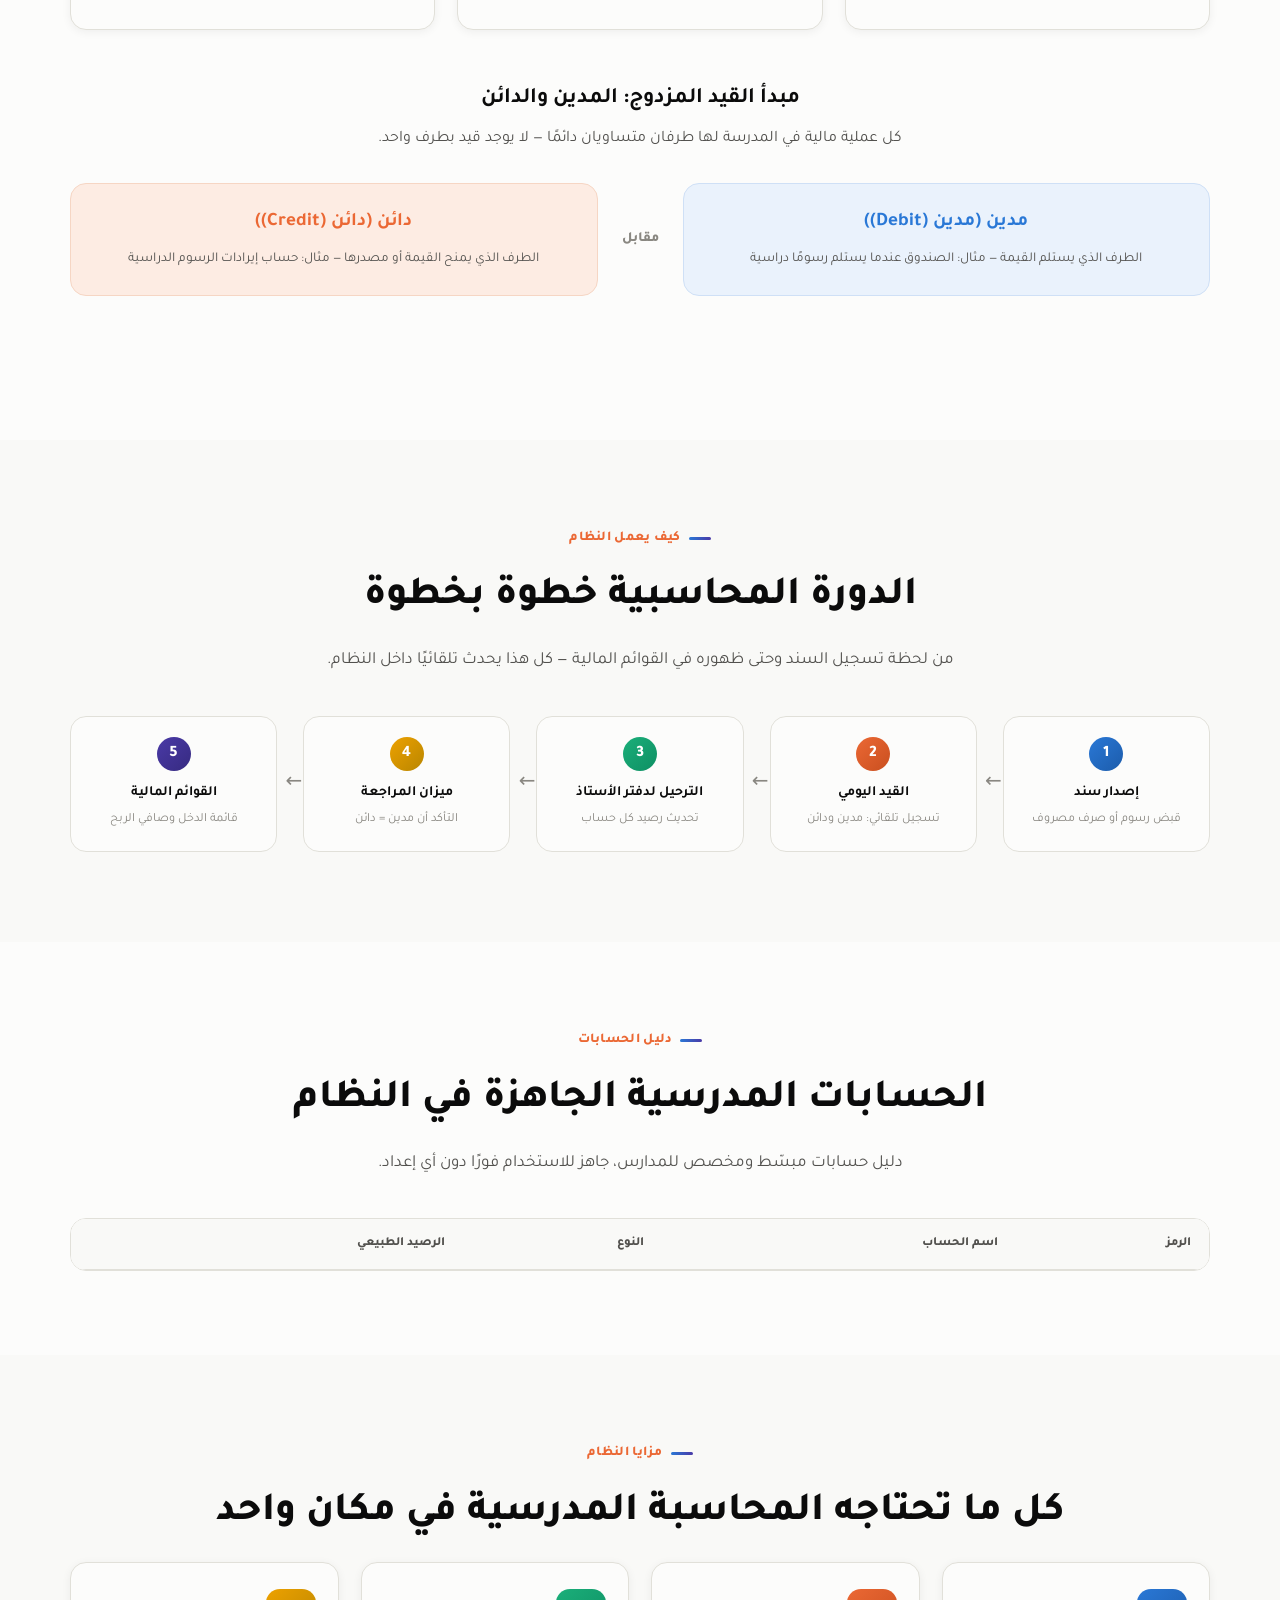
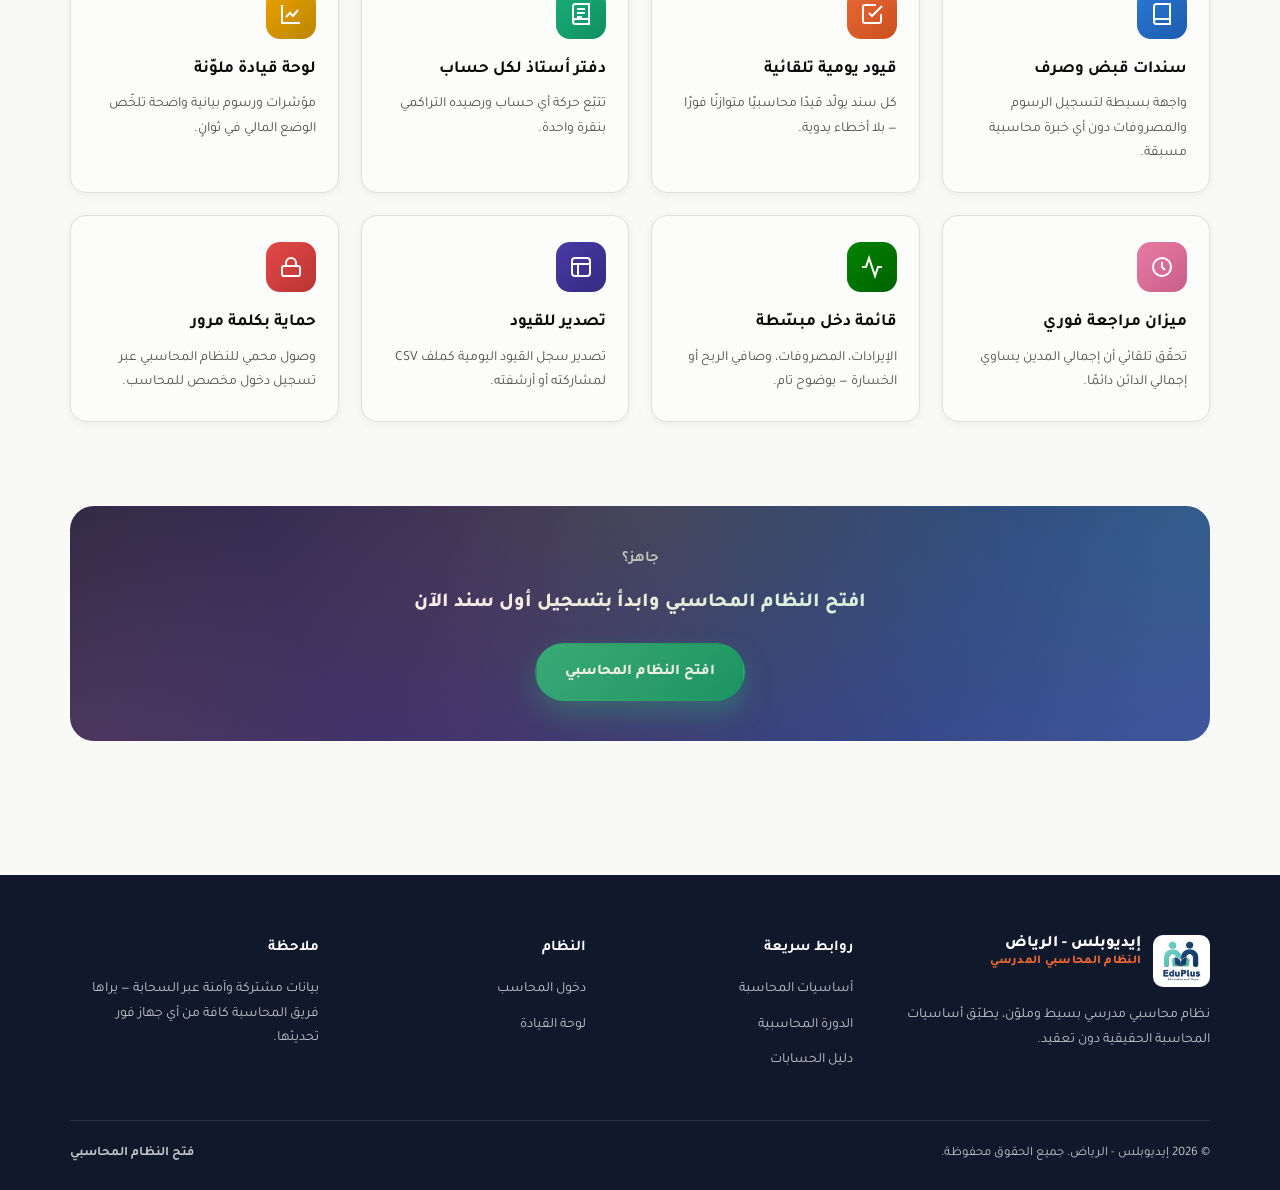
==== commit d4d404c9: "Add files via upload" ====
--- a/index.html
+++ b/index.html
@@ -3,7 +3,7 @@
 <head>
 <meta charset="UTF-8" />
 <meta name="viewport" content="width=device-width, initial-scale=1.0" />
-<title>النظام المحاسبي المدرسي | إديو ستبس - الرياض</title>
+<title>النظام المحاسبي المدرسي | إيديوبلس - الرياض</title>
 <meta name="description" content="نظام محاسبي مدرسي متكامل: سندات قبض وصرف، قيود يومية تلقائية، دفتر أستاذ، ميزان مراجعة، وقوائم مالية — مع شرح مبسّط لأساسيات المحاسبة." />
 <link rel="icon" type="image/png" href="img/favicon.png" />
 <link rel="preconnect" href="https://fonts.googleapis.com">
@@ -17,9 +17,9 @@
 <header class="site-header">
   <div class="container header-row">
     <a href="#top" class="brand" aria-label="الصفحة الرئيسية">
-      <img class="brand-logo" src="img/logo.jpg" alt="Edusteps — إديو ستبس الرياض" />
+      <img class="brand-logo" src="img/logo.png" alt="EduPlus — إيديوبلس الرياض" />
       <span class="brand-text">
-        <span class="brand-name">إديو ستبس - الرياض</span>
+        <span class="brand-name">إيديوبلس - الرياض</span>
         <span class="brand-sub">النظام المحاسبي المدرسي</span>
       </span>
     </a>
@@ -278,8 +278,8 @@
     <div class="footer-grid">
       <div class="footer-col">
         <div class="footer-brand">
-          <span class="brand-logo-chip"><img class="brand-logo" src="img/logo.jpg" alt="Edusteps" /></span>
-          <span class="brand-text"><span class="brand-name" style="color:#fff">إديو ستبس - الرياض</span><span class="brand-sub">النظام المحاسبي المدرسي</span></span>
+          <span class="brand-logo-chip"><img class="brand-logo" src="img/logo.png" alt="EduPlus" /></span>
+          <span class="brand-text"><span class="brand-name" style="color:#fff">إيديوبلس - الرياض</span><span class="brand-sub">النظام المحاسبي المدرسي</span></span>
         </div>
         <p style="font-size:14px;max-width:320px;">نظام محاسبي مدرسي بسيط وملوّن، يطبّق أساسيات المحاسبة الحقيقية دون تعقيد.</p>
       </div>
@@ -306,7 +306,7 @@
       </div>
     </div>
     <div class="footer-bottom">
-      <span>© <span id="year"></span> إديو ستبس - الرياض. جميع الحقوق محفوظة.</span>
+      <span>© <span id="year"></span> إيديوبلس - الرياض. جميع الحقوق محفوظة.</span>
       <a href="app/">فتح النظام المحاسبي</a>
     </div>
   </div>
